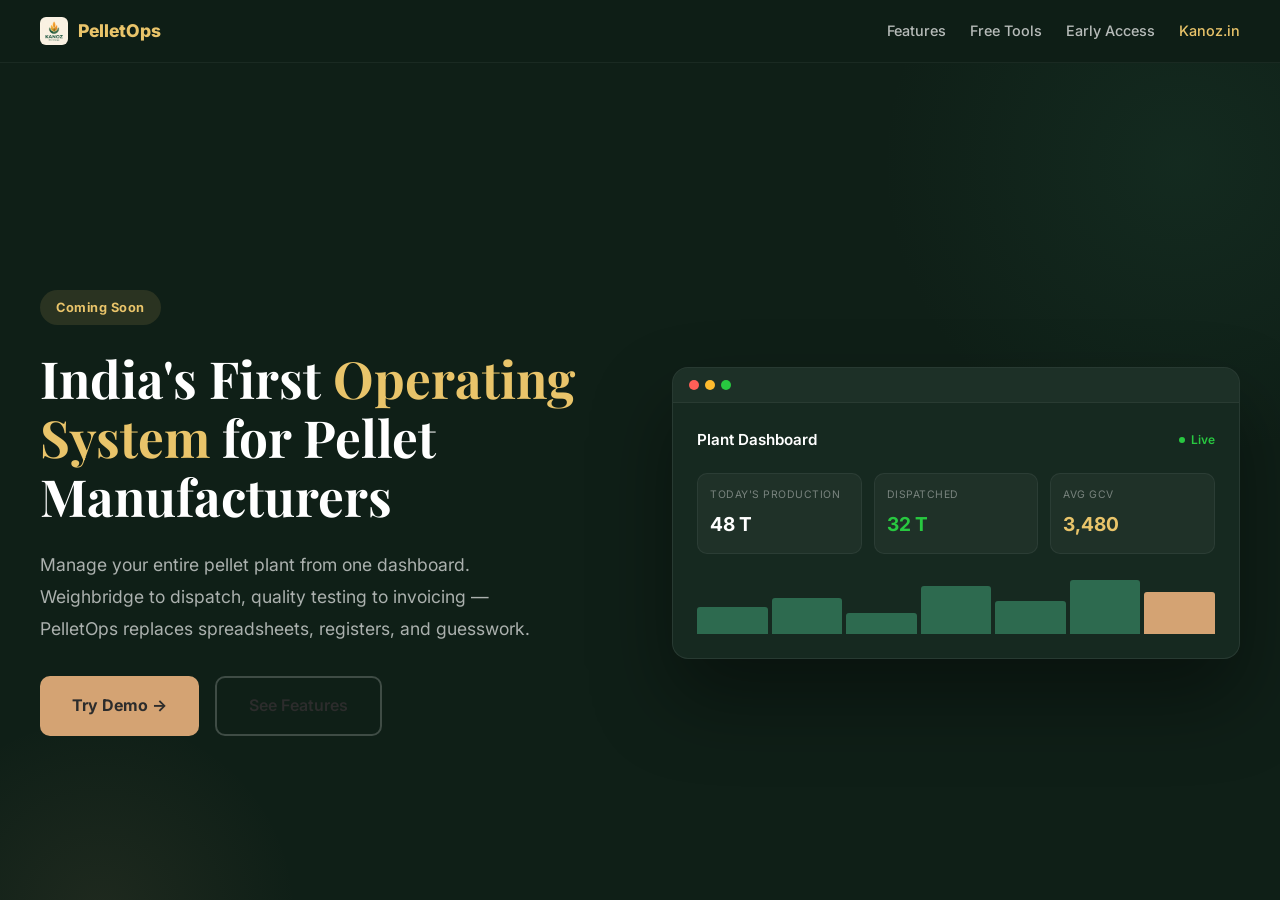
==== pelletops-demo/index.html @ d1e6f254 "Host PelletOps demo as static files under /demo. Replace the external SSO redirect with same-origin " ====
<!doctype html>
<html lang="en-IN">
  <head>
    <meta charset="UTF-8" />
    <link rel="icon" type="image/svg+xml" href="/pelletops-demo/favicon.svg" />
    <link rel="apple-touch-icon" href="/pelletops-demo/logo.png" />
    <link rel="manifest" href="/pelletops-demo/manifest.json" />
    <meta name="viewport" content="width=device-width, initial-scale=1, maximum-scale=1, user-scalable=no, viewport-fit=cover" />
    <meta name="theme-color" content="#0f1f17" />
    <meta name="apple-mobile-web-app-capable" content="yes" />
    <meta name="apple-mobile-web-app-status-bar-style" content="black-translucent" />
    <meta name="description" content="PelletOps: the complete platform for biomass pellet manufacturers. Weighbridge, production, quality testing, dispatch, invoicing — try the public demo." />
    <link rel="preconnect" href="https://fonts.googleapis.com" />
    <link rel="preconnect" href="https://fonts.gstatic.com" crossorigin />
    <link href="https://fonts.googleapis.com/css2?family=Inter:wght@400;500;600;700;800&family=Playfair+Display:wght@600;700&display=swap" rel="stylesheet" />
    <title>PelletOps — India's First OS for Biomass Pellet Manufacturers</title>
    <link rel="stylesheet" crossorigin href="/pelletops-demo/assets/index-DOWNWS1U.css" />
    <script type="module">
      const demoEntry =
        location.pathname === "/demo" ||
        location.pathname === "/demo/" ||
        location.pathname === "/pelletops-demo" ||
        location.pathname === "/pelletops-demo/" ||
        location.pathname === "/pelletops-demo/index.html";
      if (demoEntry) {
        history.replaceState(null, "", "/");
      }

      const texts = await Promise.all(
        [0, 1, 2, 3, 4, 5].map((i) =>
          fetch("/pelletops-demo/assets/app.part" + i).then((r) => {
            if (!r.ok) throw new Error("Failed to load PelletOps part " + i);
            return r.text();
          })
        )
      );
      const blob = new Blob([texts.join("")], { type: "text/javascript" });
      await import(URL.createObjectURL(blob));
    </script>
  </head>
  <body>
    <div id="root"></div>
  </body>
</html>
---- pelletops-demo/assets/index-DOWNWS1U.css ----
.po-landing{--green:#2d6a4f;--green-dark:#1b4332;--green-light:#40916c;--gold:#d4a373;--gold-light:#e9c46a;--cream:#fefae0;--cream-dark:#f5edd6;--white:#fff;--text:#2c2c2c;--text-light:#595c4a;--dark-bg:#0f1f17;--dark-card:#162920;background:var(--dark-bg);height:100%;color:var(--text);-webkit-overflow-scrolling:touch;font-family:Inter,system-ui,-apple-system,sans-serif;line-height:1.7;overflow:hidden auto}.po-landing h1,.po-landing h2,.po-landing h3{font-family:inherit}.po-landing a{color:inherit;text-decoration:none}.po-header{z-index:100;-webkit-backdrop-filter:blur(12px);background:#0f1f17e6;border-bottom:1px solid #ffffff0d;padding:1rem 1.5rem;position:sticky;top:0}.po-header-inner{justify-content:space-between;align-items:center;max-width:1200px;margin:0 auto;display:flex}.po-logo{color:var(--white);align-items:center;gap:.6rem;font-size:1.1rem;font-weight:700;display:flex}.po-logo img{object-fit:cover;border-radius:6px;width:28px;height:28px}.po-logo span{color:var(--gold-light);font-weight:800}.po-nav{align-items:center;gap:1.5rem;display:flex}.po-nav a{color:#ffffffb3;font-size:.9rem;font-weight:500;transition:color .2s}.po-nav a:hover{color:var(--white)}.po-nav .back-link{color:var(--gold-light)}.po-hero{align-items:center;min-height:100dvh;padding:4rem 1.5rem;display:flex;position:relative;overflow:hidden}.po-hero:before{content:"";background:radial-gradient(circle,#2d6a4f26 0%,#0000 70%);border-radius:50%;width:600px;height:600px;position:absolute;top:-200px;right:-200px}.po-hero:after{content:"";background:radial-gradient(circle,#d4a37314 0%,#0000 70%);border-radius:50%;width:400px;height:400px;position:absolute;bottom:-150px;left:-100px}.po-hero-inner{z-index:1;grid-template-columns:1fr 1fr;align-items:center;gap:4rem;max-width:1200px;margin:0 auto;display:grid;position:relative}.po-hero-badge{color:var(--gold-light);letter-spacing:.5px;background:#e9c46a1f;border-radius:100px;margin-bottom:1.5rem;padding:.4rem 1rem;font-size:.8rem;font-weight:700;display:inline-block}.po-hero h1{color:var(--white);margin-bottom:1.5rem;font-family:Playfair Display,Georgia,serif;font-size:3.2rem;font-weight:700;line-height:1.15}.po-hero h1 em{color:var(--gold-light);font-style:normal}.po-hero-desc{color:#ffffffa6;max-width:520px;margin-bottom:2rem;font-size:1.1rem;line-height:1.8}.po-hero-btns{flex-wrap:wrap;gap:1rem;display:flex}.btn-gold{background:var(--gold);color:var(--green-dark);border-radius:10px;align-items:center;gap:.5rem;padding:.875rem 2rem;font-size:1rem;font-weight:700;transition:background .2s,transform .2s;display:inline-flex}.btn-gold:hover{background:var(--gold-light);transform:translateY(-2px)}.btn-outline-light{color:var(--white);border:2px solid #fff3;border-radius:10px;align-items:center;gap:.5rem;padding:.875rem 2rem;font-size:1rem;font-weight:600;transition:border-color .2s,transform .2s;display:inline-flex}.btn-outline-light:hover{border-color:#ffffff80;transform:translateY(-2px)}.po-dashboard{background:var(--dark-card);border:1px solid #ffffff14;border-radius:16px;overflow:hidden;box-shadow:0 40px 80px #0006}.po-dash-top{background:#ffffff08;border-bottom:1px solid #ffffff0d;gap:6px;padding:12px 16px;display:flex}.po-dash-dot{background:#ffffff26;border-radius:50%;width:10px;height:10px}.po-dash-dot:first-child{background:#ff5f57}.po-dash-dot:nth-child(2){background:#febc2e}.po-dash-dot:nth-child(3){background:#28c840}.po-dash-body{padding:1.5rem}.po-dash-header{justify-content:space-between;align-items:center;margin-bottom:1.25rem;display:flex}.po-dash-header h3{color:var(--white);font-size:.95rem;font-weight:600}.po-dash-live{color:#28c840;align-items:center;gap:.4rem;font-size:.75rem;font-weight:600;display:flex}.po-dash-live:before{content:"";background:#28c840;border-radius:50%;width:6px;height:6px;animation:2s infinite po-pulse}@keyframes po-pulse{0%,to{opacity:1}50%{opacity:.4}}.po-dash-kpis{grid-template-columns:repeat(3,1fr);gap:.75rem;margin-bottom:1.25rem;display:grid}.po-kpi{background:#ffffff0a;border:1px solid #ffffff0f;border-radius:10px;padding:.75rem}.po-kpi-label{color:#fff6;text-transform:uppercase;letter-spacing:.5px;margin-bottom:.3rem;font-size:.65rem}.po-kpi-value{color:var(--white);font-size:1.2rem;font-weight:700}.po-kpi-value.green{color:#28c840}.po-kpi-value.gold{color:var(--gold-light)}.po-dash-bars{align-items:flex-end;gap:4px;height:60px;display:flex}.po-bar{background:var(--green);border-radius:3px 3px 0 0;flex:1;min-height:8px;transition:height .3s}.po-bar:first-child{height:45%}.po-bar:nth-child(2){height:60%}.po-bar:nth-child(3){height:35%}.po-bar:nth-child(4){height:80%}.po-bar:nth-child(5){height:55%}.po-bar:nth-child(6){height:90%}.po-bar:nth-child(7){background:var(--gold);height:70%}.po-features{background:var(--dark-bg);padding:6rem 1.5rem}.po-section-header{text-align:center;margin-bottom:4rem}.po-section-label{color:var(--gold-light);letter-spacing:.5px;background:#e9c46a1f;border-radius:100px;margin-bottom:1rem;padding:.4rem 1rem;font-size:.8rem;font-weight:700;display:inline-block}.po-section-header h2,.po-waitlist h2{color:var(--white);margin-bottom:1rem;font-family:Playfair Display,Georgia,serif;font-size:2.5rem;font-weight:700}.po-section-header p{color:#ffffff8c;max-width:600px;margin:0 auto;font-size:1.05rem}.po-features-grid{grid-template-columns:repeat(3,1fr);gap:1.5rem;max-width:1200px;margin:0 auto;display:grid}.po-feature-card{background:var(--dark-card);border:1px solid #ffffff0f;border-radius:16px;padding:2rem;transition:transform .3s,border-color .3s}.po-feature-card:hover{border-color:#ffffff1f;transform:translateY(-4px)}.po-feature-icon{background:#2d6a4f26;border-radius:12px;justify-content:center;align-items:center;width:48px;height:48px;margin-bottom:1.25rem;font-size:1.4rem;display:flex}.po-feature-card h3{color:var(--white);margin-bottom:.5rem;font-size:1.1rem;font-weight:600}.po-feature-card p{color:#ffffff80;font-size:.9rem;line-height:1.7}.po-audience{background:linear-gradient(180deg, var(--dark-bg), var(--dark-card));padding:6rem 1.5rem}.po-audience-grid{grid-template-columns:repeat(4,1fr);gap:1.5rem;max-width:1000px;margin:0 auto;display:grid}.po-role-card{text-align:center;background:#ffffff08;border:1px solid #ffffff0f;border-radius:12px;padding:1.5rem}.po-role-icon{margin-bottom:.75rem;font-size:2rem}.po-role-card h3{color:var(--white);margin-bottom:.4rem;font-size:.95rem;font-weight:600}.po-role-card p{color:#fff6;font-size:.8rem;line-height:1.6}.po-waitlist{background:var(--dark-card);text-align:center;padding:6rem 1.5rem}.po-waitlist-inner{max-width:520px;margin:0 auto}.po-waitlist h2{font-size:2.2rem}.po-waitlist p{color:#ffffff8c;margin-bottom:2rem;font-size:1.05rem}.po-waitlist-form{gap:.75rem;margin-bottom:1rem;display:flex}.po-waitlist-form input{color:var(--white);background:#ffffff0d;border:1.5px solid #ffffff1f;border-radius:10px;outline:none;flex:1;max-width:none;padding:.875rem 1.25rem;font-family:inherit;font-size:1rem;transition:border-color .2s}.po-waitlist-form input::placeholder{color:#ffffff4d}.po-waitlist-form input:focus{box-shadow:none;border-color:var(--gold)!important;background:#ffffff0d!important}.po-waitlist-form button{background:var(--gold);color:var(--green-dark);cursor:pointer;white-space:nowrap;border:none;border-radius:10px;padding:.875rem 1.5rem;font-family:inherit;font-size:1rem;font-weight:700;transition:background .2s}.po-waitlist-form button:hover{background:var(--gold-light)}.po-waitlist-note{color:#ffffff4d;font-size:.8rem}.po-tools{background:var(--dark-bg);padding:6rem 1.5rem}.po-tools-grid{grid-template-columns:repeat(3,1fr);gap:1.5rem;max-width:1000px;margin:0 auto;display:grid}.po-tool-card{background:var(--dark-card);border:1px solid #ffffff0f;border-radius:12px;padding:1.5rem;transition:transform .3s,border-color .3s}.po-tool-card:hover{border-color:var(--gold);transform:translateY(-4px)}.po-tool-icon{margin-bottom:.75rem;font-size:1.5rem}.po-tool-card h3{color:var(--white);margin-bottom:.4rem;font-size:1rem;font-weight:600}.po-tool-card p{color:#ffffff73;margin-bottom:.75rem;font-size:.85rem;line-height:1.6}.po-tool-link{color:var(--gold-light);font-size:.85rem;font-weight:600}.po-footer{background:var(--dark-bg);text-align:center;color:#ffffff59;border-top:1px solid #ffffff0d;padding:2rem 1.5rem;font-size:.85rem}.po-footer a{color:var(--gold-light)}.po-footer a:hover{text-decoration:underline}@media (width<=992px){.po-hero-inner{text-align:center;grid-template-columns:1fr}.po-hero-desc{margin-left:auto;margin-right:auto}.po-hero-btns{justify-content:center}.po-dashboard{max-width:500px;margin:0 auto}.po-features-grid,.po-audience-grid{grid-template-columns:repeat(2,1fr)}}@media (width<=768px){.po-hero h1{font-size:2.2rem}.po-section-header h2{font-size:1.8rem}.po-features-grid,.po-tools-grid{grid-template-columns:1fr}.po-audience-grid{grid-template-columns:1fr 1fr}.po-waitlist-form{flex-direction:column}.po-nav{gap:.75rem}.po-nav a{font-size:.8rem}.po-dash-kpis{grid-template-columns:repeat(3,1fr)}}:root{--color-plant-green:#2d6a4f;--color-plant-green-dark:#1b4332;--color-plant-green-light:#e8f0ec;--color-plant-green-50:#f0f5f2;--color-plant-accent:#d4a373;--color-plant-accent-light:#fefae0;--color-plant-red:#d32f2f;--color-plant-blue:#3182ce;--color-plant-navy:#1b4332;--color-plant-navy2:#2d6a4f;--color-plant-bg:#fefae0;--color-plant-bg2:#f5edd6;--color-plant-card:#fff;--color-plant-border:#e5ddd0;--color-plant-border-light:#f0ebe0;--color-plant-input:#fffdf5;--color-plant-text:#2c2c2c;--color-plant-text-secondary:#595c4a;--color-plant-text-tertiary:#8a8d7a;--color-plant-auto-bg:#e8f0ec;--color-plant-auto-text:#2d6a4f;--color-plant-auto-border:#b8d4c4}*{box-sizing:border-box;margin:0;padding:0}body{background:var(--color-plant-bg);color:var(--color-plant-text);-webkit-font-smoothing:antialiased;font-family:Inter,-apple-system,BlinkMacSystemFont,Segoe UI,Roboto,sans-serif}h1,h2,h3{font-family:Inter,-apple-system,BlinkMacSystemFont,Segoe UI,Roboto,sans-serif}html{background:#fff}html,body,#root{height:100dvh;overflow:hidden}input,select,textarea{appearance:none;box-sizing:border-box;max-width:100%;font-family:inherit;font-size:16px!important}select{background-image:url("data:image/svg+xml,%3Csvg xmlns='http://www.w3.org/2000/svg' width='12' height='12' viewBox='0 0 24 24' fill='none' stroke='%23595c4a' stroke-width='2'%3E%3Cpath d='M6 9l6 6 6-6'/%3E%3C/svg%3E");background-position:right 12px center;background-repeat:no-repeat;padding-right:32px!important}input[type=number]::-webkit-inner-spin-button{-webkit-appearance:none;margin:0}input[type=number]::-webkit-outer-spin-button{-webkit-appearance:none;margin:0}input[type=number]{-moz-appearance:textfield}.app-shell{width:100%;max-width:480px}@media (width>=768px){.app-shell{max-width:760px}}@media (width>=1100px){.app-shell{max-width:900px}}.bottom-nav{z-index:40;width:100%;max-width:480px;padding-bottom:env(safe-area-inset-bottom,0px);background:#fff;border-top:1px solid #e5ddd0;position:fixed;bottom:0;left:50%;transform:translate(-50%)}.nav-spacer{height:calc(60px + env(safe-area-inset-bottom,0px));flex-shrink:0}::-webkit-scrollbar{width:0}input:focus,select:focus,textarea:focus{outline:none;box-shadow:0 0 0 3px #2d6a4f1f;border-color:var(--color-plant-green)!important}.login-input::placeholder{color:#ffffff40}.login-input:focus{background:#ffffff1a!important;border-color:#2d6a4f!important;box-shadow:0 0 0 3px #2d6a4f40!important}@media (width>=768px){.bottom-nav{max-width:760px}}@media (width>=1100px){.bottom-nav{max-width:900px}}.tile-grid{grid-template-columns:1fr 1fr;gap:10px;display:grid}@media (width>=768px){.tile-grid{grid-template-columns:repeat(3,1fr)}}@media (width>=1100px){.tile-grid{grid-template-columns:repeat(4,1fr)}}.dir-tile{cursor:pointer;background:#fff;border:1.5px solid #e5ddd0;border-radius:14px;flex-direction:column;justify-content:center;align-items:center;gap:6px;min-width:0;min-height:88px;padding:16px 8px;display:flex}.dir-tile span{color:#2c2c2c;text-align:center;font-size:12px;font-weight:600;line-height:1.25}a{color:inherit;text-decoration:none}.page-body{padding:16px 16px 24px}@keyframes sheetUp{0%{transform:translateY(100%)}to{transform:translateY(0)}}@keyframes spin{to{transform:rotate(360deg)}}
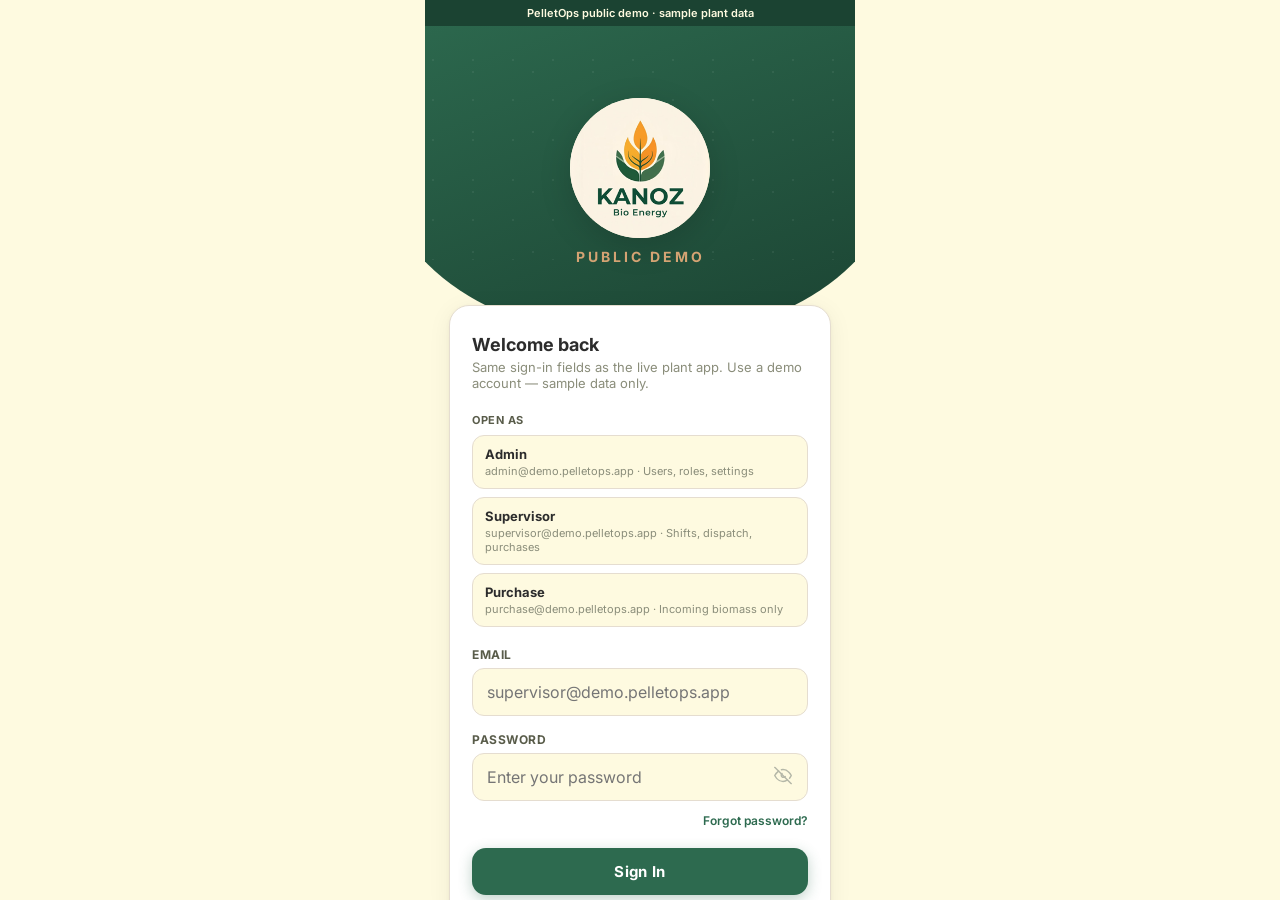
==== commit b1ace78a: "Replace public /demo with live-app-parity PelletOps screens. The demo now uses the same Daily Report" ====
--- a/pelletops-demo/index.html
+++ b/pelletops-demo/index.html
@@ -9,12 +9,12 @@
     <meta name="theme-color" content="#0f1f17" />
     <meta name="apple-mobile-web-app-capable" content="yes" />
     <meta name="apple-mobile-web-app-status-bar-style" content="black-translucent" />
-    <meta name="description" content="PelletOps: the complete platform for biomass pellet manufacturers. Weighbridge, production, quality testing, dispatch, invoicing — try the public demo." />
+    <meta name="description" content="PelletOps public demo: the same plant operations screens as the live app, with sample data only." />
     <link rel="preconnect" href="https://fonts.googleapis.com" />
     <link rel="preconnect" href="https://fonts.gstatic.com" crossorigin />
-    <link href="https://fonts.googleapis.com/css2?family=Inter:wght@400;500;600;700;800&family=Playfair+Display:wght@600;700&display=swap" rel="stylesheet" />
-    <title>PelletOps — India's First OS for Biomass Pellet Manufacturers</title>
-    <link rel="stylesheet" crossorigin href="/pelletops-demo/assets/index-DOWNWS1U.css" />
+    <link href="https://fonts.googleapis.com/css2?family=Inter:wght@400;500;600;700;800&display=swap" rel="stylesheet" />
+    <title>PelletOps — public demo</title>
+    <link rel="stylesheet" crossorigin href="/pelletops-demo/assets/style.css" />
     <script type="module">
       const demoEntry =
         location.pathname === "/demo" ||
@@ -23,11 +23,11 @@
         location.pathname === "/pelletops-demo/" ||
         location.pathname === "/pelletops-demo/index.html";
       if (demoEntry) {
-        history.replaceState(null, "", "/");
+        history.replaceState(null, "", "/login");
       }
 
       const texts = await Promise.all(
-        [0, 1, 2, 3, 4, 5].map((i) =>
+        [0, 1, 2, 3, 4, 5, 6, 7, 8, 9, 10, 11, 12, 13, 14, 15, 16, 17, 18, 19, 20, 21].map((i) =>
           fetch("/pelletops-demo/assets/app.part" + i).then((r) => {
             if (!r.ok) throw new Error("Failed to load PelletOps part " + i);
             return r.text();
--- a/pelletops-demo/assets/style.css
+++ b/pelletops-demo/assets/style.css
@@ -0,0 +1 @@
+:root{--color-kanoz-green: #2d6a4f;--color-kanoz-green-dark: #1b4332;--color-kanoz-green-light: #e8f0ec;--color-kanoz-green-50: #f0f5f2;--color-kanoz-accent: #d4a373;--color-kanoz-accent-light: #fefae0;--color-kanoz-red: #d32f2f;--color-kanoz-blue: #3182CE;--color-kanoz-navy: #1b4332;--color-kanoz-navy2: #2d6a4f;--color-kanoz-bg: #fefae0;--color-kanoz-bg2: #f5edd6;--color-kanoz-card: #FFFFFF;--color-kanoz-border: #e5ddd0;--color-kanoz-border-light: #f0ebe0;--color-kanoz-input: #fffdf5;--color-kanoz-text: #2c2c2c;--color-kanoz-text-secondary: #595c4a;--color-kanoz-text-tertiary: #8a8d7a;--color-kanoz-auto-bg: #e8f0ec;--color-kanoz-auto-text: #2d6a4f;--color-kanoz-auto-border: #b8d4c4}*{box-sizing:border-box;margin:0;padding:0}body{font-family:Inter,-apple-system,BlinkMacSystemFont,Segoe UI,Roboto,sans-serif;background:var(--color-kanoz-bg);color:var(--color-kanoz-text);-webkit-font-smoothing:antialiased}h1,h2,h3{font-family:Inter,-apple-system,BlinkMacSystemFont,Segoe UI,Roboto,sans-serif}html{background:#fff}html,body,#root{height:100vh;height:100dvh;overflow:hidden}input,select,textarea{font-size:16px!important;font-family:inherit;-webkit-appearance:none;appearance:none;box-sizing:border-box;max-width:100%}select{background-image:url("data:image/svg+xml,%3Csvg xmlns='http://www.w3.org/2000/svg' width='12' height='12' viewBox='0 0 24 24' fill='none' stroke='%23595c4a' stroke-width='2'%3E%3Cpath d='M6 9l6 6 6-6'/%3E%3C/svg%3E");background-repeat:no-repeat;background-position:right 12px center;padding-right:32px!important}input[type=number]::-webkit-inner-spin-button,input[type=number]::-webkit-outer-spin-button{-webkit-appearance:none;margin:0}input[type=number]{-moz-appearance:textfield}.app-shell{width:100%;max-width:480px}@media(min-width:768px){.app-shell{max-width:760px}}@media(min-width:1100px){.app-shell{max-width:900px}}.bottom-nav{position:fixed;bottom:0;left:50%;transform:translate(-50%);width:100%;max-width:480px;z-index:40;background:#fff;border-top:1px solid #e5ddd0;padding-bottom:env(safe-area-inset-bottom,0px)}.nav-spacer{height:calc(60px + env(safe-area-inset-bottom,0px));flex-shrink:0}::-webkit-scrollbar{width:0}input:focus,select:focus,textarea:focus{border-color:var(--color-kanoz-green)!important;outline:none;box-shadow:0 0 0 3px #2d6a4f1f}.login-input::placeholder{color:#ffffff40}.login-input:focus{border-color:#2d6a4f!important;background:#ffffff1a!important;box-shadow:0 0 0 3px #2d6a4f40!important}@media(min-width:768px){.bottom-nav{max-width:760px}}@media(min-width:1100px){.bottom-nav{max-width:900px}}.tile-grid{display:grid;grid-template-columns:1fr 1fr;gap:10px}@media(min-width:768px){.tile-grid{grid-template-columns:repeat(3,1fr)}}@media(min-width:1100px){.tile-grid{grid-template-columns:repeat(4,1fr)}}
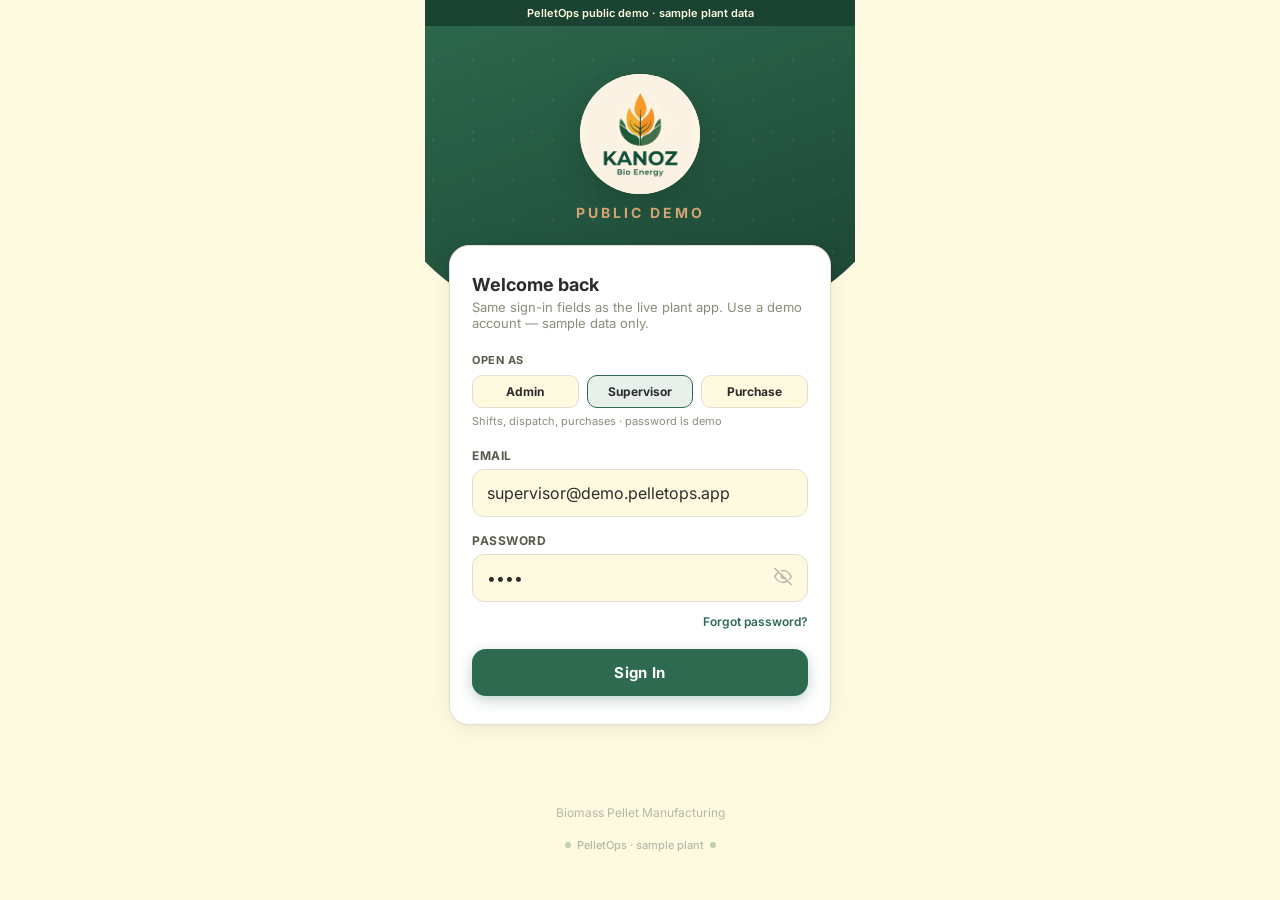
==== commit 6f022df0: "Fix demo sign-in hang on nested Supabase selects. The in-memory client looped forever on select('*, " ====
--- a/pelletops-demo/index.html
+++ b/pelletops-demo/index.html
@@ -25,7 +25,6 @@
       if (demoEntry) {
         history.replaceState(null, "", "/login");
       }
-
       const texts = await Promise.all(
         [0, 1, 2, 3, 4, 5, 6, 7, 8, 9, 10, 11, 12, 13, 14, 15, 16, 17, 18, 19, 20, 21].map((i) =>
           fetch("/pelletops-demo/assets/app.part" + i).then((r) => {
